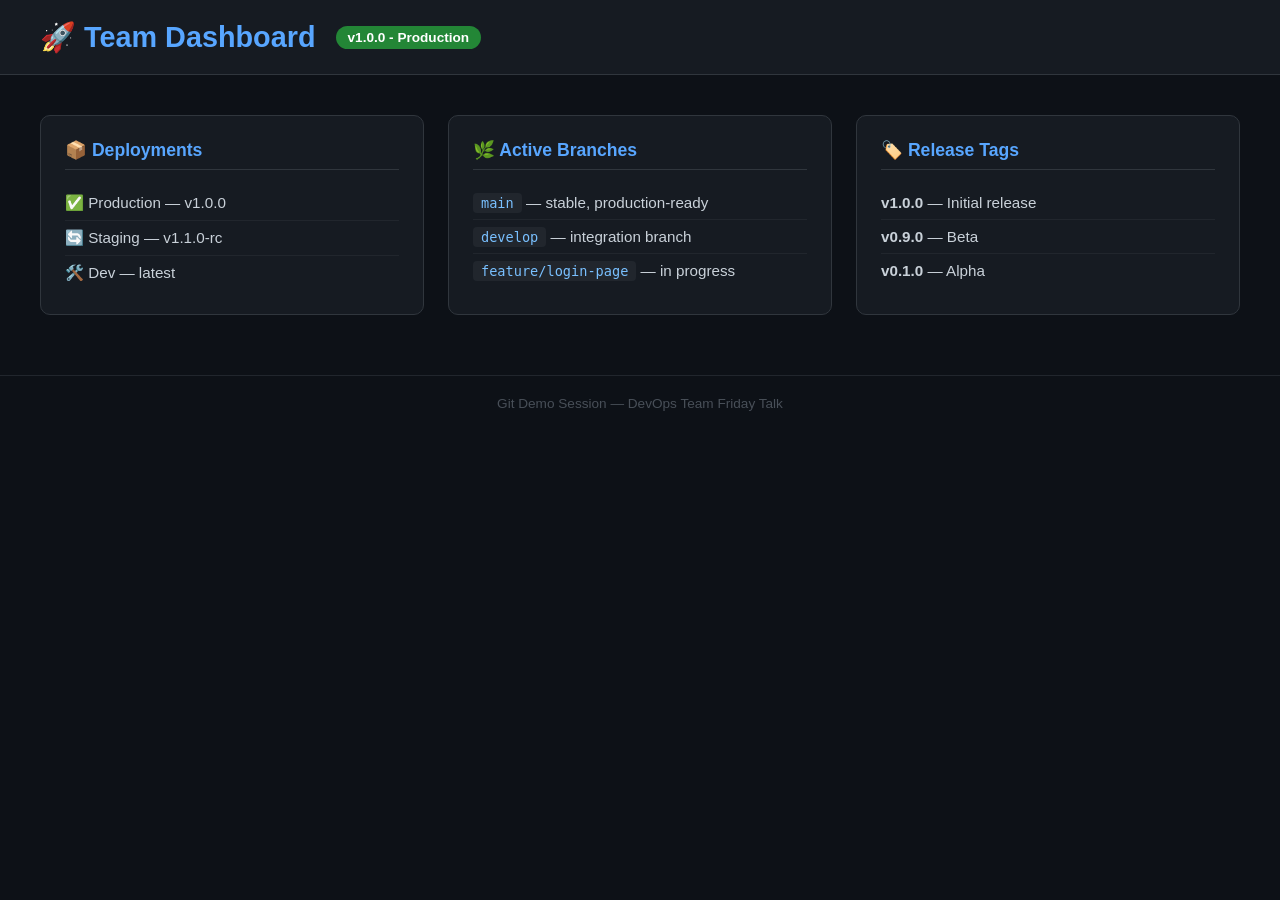
==== index.html @ 489bc203 "feat: intial project setup" ====
<!DOCTYPE html>
<html lang="en">
<head>
  <meta charset="UTF-8" />
  <meta name="viewport" content="width=device-width, initial-scale=1.0"/>
  <title>Team Dashboard v1.0</title>
  <link rel="stylesheet" href="style.css" />
</head>
<body>
  <header>
    <h1>🚀 Team Dashboard</h1>
    <span class="version-badge">v1.0.0 - Production</span>
  </header>

  <main>
    <section class="card">
      <h2>📦 Deployments</h2>
      <ul>
        <li>✅ Production — v1.0.0</li>
        <li>🔄 Staging — v1.1.0-rc</li>
        <li>🛠️ Dev — latest</li>
      </ul>
    </section>

    <section class="card">
      <h2>🌿 Active Branches</h2>
      <ul>
        <li><code>main</code> — stable, production-ready</li>
        <li><code>develop</code> — integration branch</li>
        <li><code>feature/login-page</code> — in progress</li>
      </ul>
    </section>

    <section class="card">
      <h2>🏷️ Release Tags</h2>
      <ul>
        <li><strong>v1.0.0</strong> — Initial release</li>
        <li><strong>v0.9.0</strong> — Beta</li>
        <li><strong>v0.1.0</strong> — Alpha</li>
      </ul>
    </section>
  </main>

  <footer>
    <p>Git Demo Session — DevOps Team Friday Talk</p>
  </footer>

  <script src="app.js"></script>
</body>
</html>
---- style.css ----
* {
  margin: 0;
  padding: 0;
  box-sizing: border-box;
}

body {
  font-family: 'Segoe UI', sans-serif;
  background: #0d1117;
  color: #c9d1d9;
  min-height: 100vh;
}

header {
  background: #161b22;
  padding: 20px 40px;
  display: flex;
  align-items: center;
  gap: 20px;
  border-bottom: 1px solid #30363d;
}

header h1 {
  font-size: 1.8rem;
  color: #58a6ff;
}

.version-badge {
  background: #238636;
  color: #fff;
  padding: 4px 12px;
  border-radius: 20px;
  font-size: 0.85rem;
  font-weight: bold;
}

main {
  display: flex;
  gap: 24px;
  padding: 40px;
  flex-wrap: wrap;
}

.card {
  background: #161b22;
  border: 1px solid #30363d;
  border-radius: 10px;
  padding: 24px;
  flex: 1;
  min-width: 260px;
}

.card h2 {
  font-size: 1.1rem;
  margin-bottom: 16px;
  color: #58a6ff;
  border-bottom: 1px solid #30363d;
  padding-bottom: 8px;
}

.card ul {
  list-style: none;
}

.card ul li {
  padding: 8px 0;
  border-bottom: 1px solid #21262d;
  font-size: 0.95rem;
}

.card ul li:last-child {
  border-bottom: none;
}

code {
  background: #21262d;
  padding: 2px 8px;
  border-radius: 4px;
  font-size: 0.85rem;
  color: #79c0ff;
}

footer {
  text-align: center;
  padding: 20px;
  color: #484f58;
  font-size: 0.85rem;
  border-top: 1px solid #21262d;
  margin-top: 20px;
}
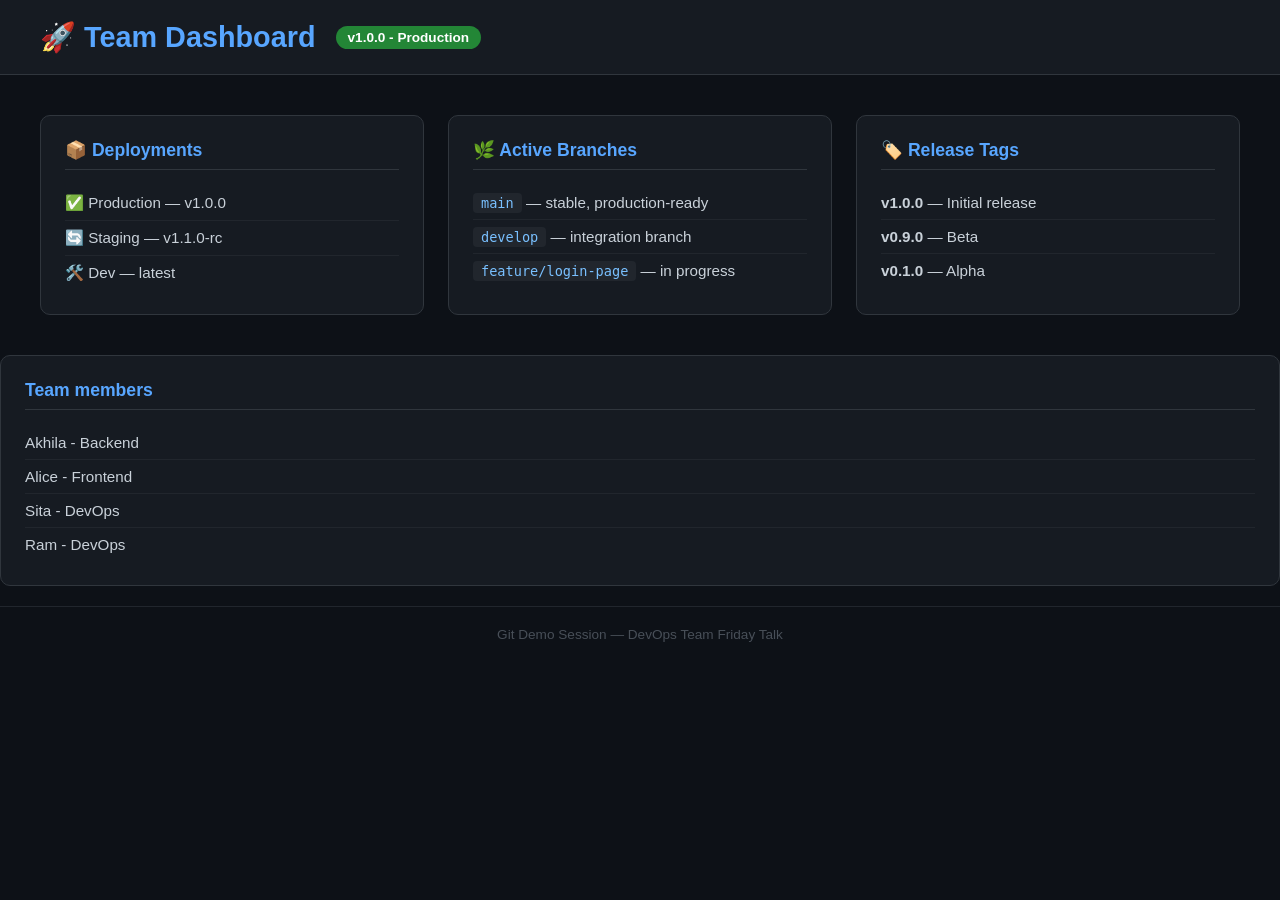
==== commit fdc91727: "feat: add team members section" ====
--- a/index.html
+++ b/index.html
@@ -41,6 +41,16 @@
     </section>
   </main>
 
+  <section class="card">
+      <h2>Team members</h2>
+      <ul>
+          <li>Akhila - Backend</li>
+          <li>Alice - Frontend</li>
+          <li>Sita - DevOps</li>
+          <li>Ram - DevOps</li>
+      </ul>
+  </section>
+
   <footer>
     <p>Git Demo Session — DevOps Team Friday Talk</p>
   </footer>
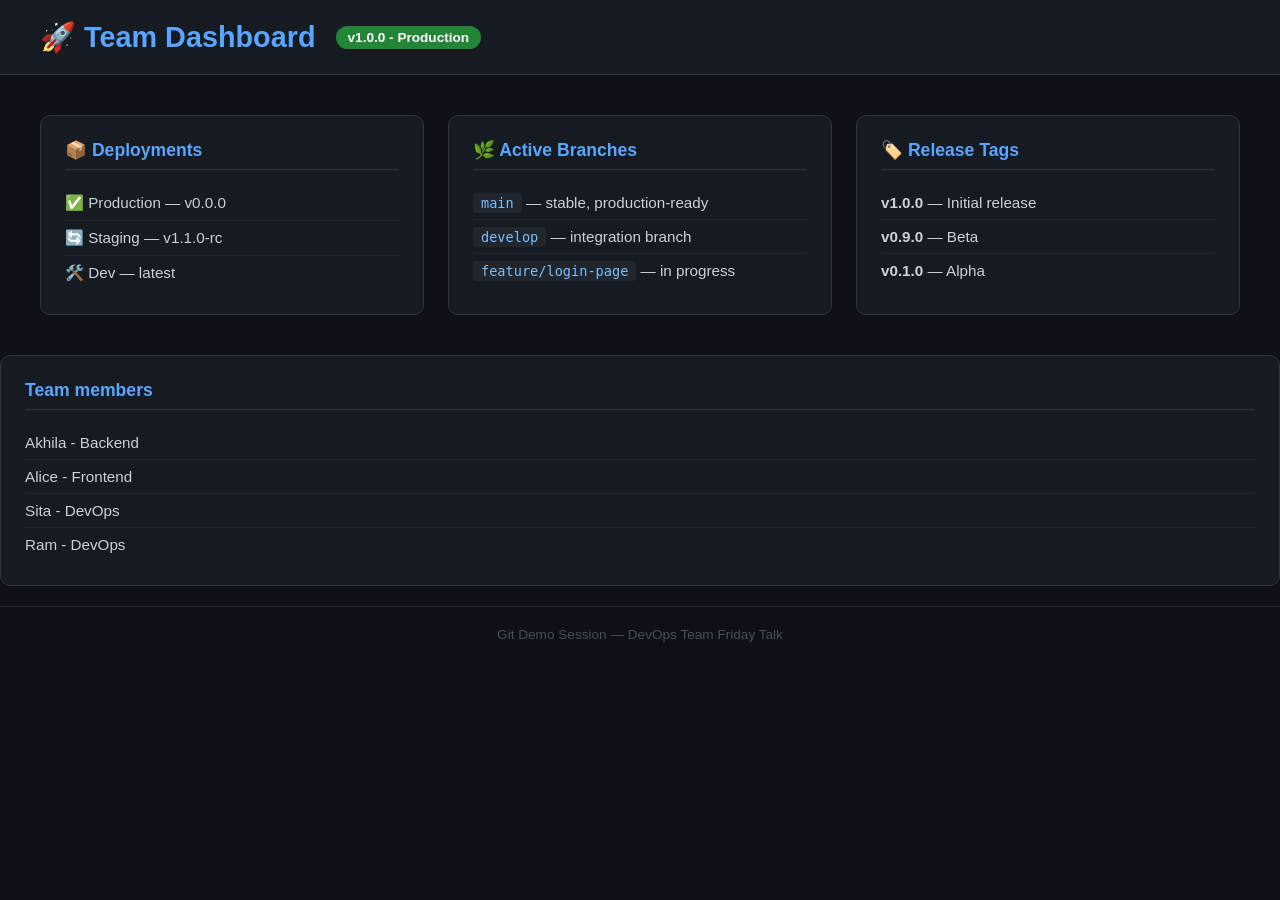
==== commit e6bbf43f: "chore: update version badge" ====
--- a/index.html
+++ b/index.html
@@ -16,7 +16,7 @@
     <section class="card">
       <h2>📦 Deployments</h2>
       <ul>
-        <li>✅ Production — v1.0.0</li>
+        <li>✅ Production — v0.0.0</li>
         <li>🔄 Staging — v1.1.0-rc</li>
         <li>🛠️ Dev — latest</li>
       </ul>
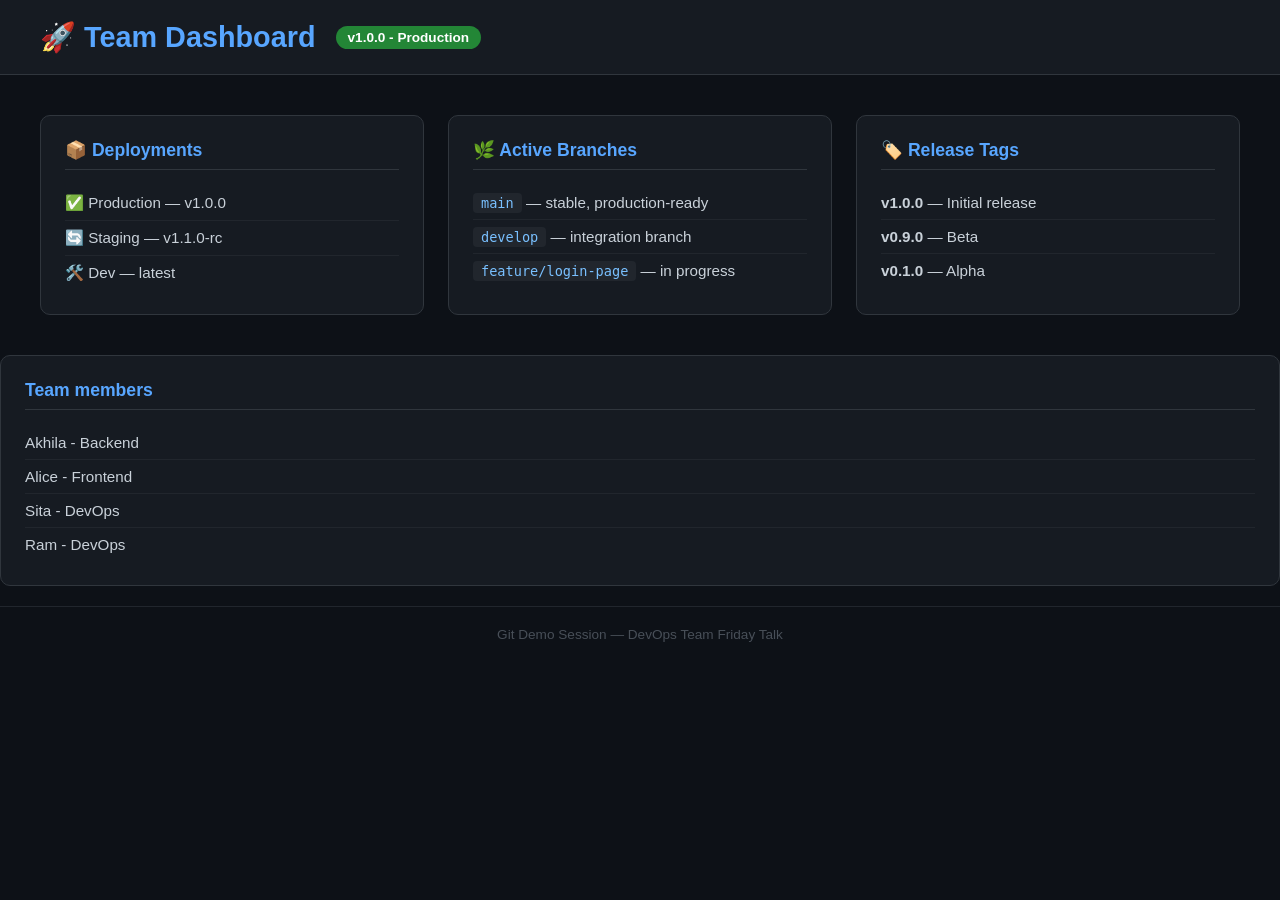
==== commit 5ef86db9: "hotfix: version fixed" ====
--- a/index.html
+++ b/index.html
@@ -16,7 +16,7 @@
     <section class="card">
       <h2>📦 Deployments</h2>
       <ul>
-        <li>✅ Production — v0.0.0</li>
+        <li>✅ Production — v1.0.0</li>
         <li>🔄 Staging — v1.1.0-rc</li>
         <li>🛠️ Dev — latest</li>
       </ul>
